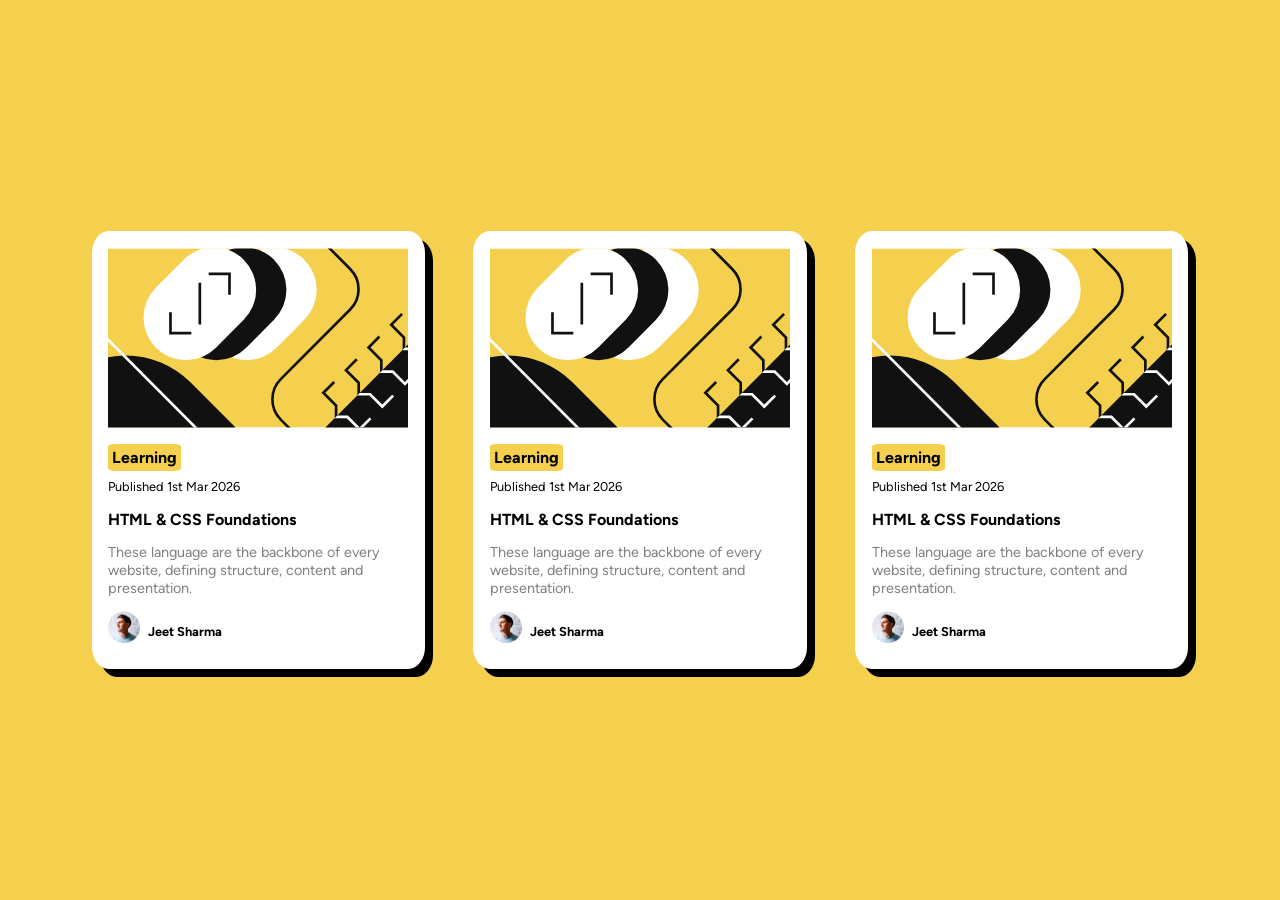
==== blog-card/index.html @ 750af544 "blog card - completed" ====
<!DOCTYPE html>
<html lang="en">
<head>
  <meta charset="UTF-8">
  <meta name="viewport" content="width=device-width, initial-scale=1.0"> <!-- displays site properly based on user's device -->

  <link rel="icon" type="image/png" sizes="32x32" href="./assets/images/favicon-32x32.png">
  
  <title>Frontend Mentor | Blog preview card</title>

  <!-- Feel free to remove these styles or customise in your own stylesheet 👍 -->
  <style>
        @font-face {
      font-family: "Figtree";
      src: url("./assets/fonts/Figtree-VariableFont_wght.ttf") format("truetype");
      font-weight: 100 900;
      font-style: normal;
    }
    
    @font-face {
      font-family: "Figtree";
      src: url("./assets/fonts/Figtree-Italic-VariableFont_wght.ttf") format("truetype");
      font-weight: 100 900;
      font-style: italic;
    }
    body {
      font-family: "Figtree", sans-serif;
      min-height: 100vh;  
      background-color: hsl(47, 88%, 63%);
      margin: 0;
      padding: 0;
      display: flex;
      justify-content: center;
      align-items: center;
    }
    .container{
      display: flex;
      flex-direction: row;
      flex-wrap: wrap;
      gap: 3rem;
      justify-content: center;
      align-items: center;
    }
    .card{
      background-color: hsl(0, 0%, 100%);
      padding: 1.05rem;
      display: flex;
      flex-direction: column;
      width: 100%;
      max-width: 300px;
      box-shadow: 8px 8px;
      border-radius: 5%;
      &:hover{
        cursor: pointer;
        transform: scale(1.02);
        transition: all 0.2s ease-in-out;
      }
    }
    .sub-image{
      width: 100%;
    }
    .tag{
      font-size: 1rem;
      font-weight: bold;
      background-color: hsl(47, 88%, 63%);
      align-self: flex-start;
      padding: 0.25rem;
      margin-bottom: 0.5rem;
      border-radius: 10%;
    }
    .publish_date{
      font-size: 0.8rem;
      margin: 0rem;
    }
    .title{
      font-weight: bold;
      margin-bottom: 0;
    }
    .card:hover .title {
  color: hsl(47, 88%, 63%);
}
    .description{
      font-size: 0.9rem;
      color: gray;

    }
    .author{
      display: flex;
      justify-content: flex-start;

    }
    .avatar{
      width: 2rem;
      height: 2rem;
    }
    .author_name{
      font-size: 0.8rem;
      padding-left: 0.5rem;
      font-weight: bold;
    }
  </style>
</head>
<body>
  <div class="container">
<div class="card">
  <img src="./assets/images/illustration-article.svg" class="sub-image"/>
  <p class="tag">Learning</p>
  <p class="publish_date">Published 1st Mar 2026</p>
  <p class="title">HTML & CSS Foundations</p>
  <p class="description">These language are the backbone of every website, defining structure, content and presentation.</p>
  <div class="author">
    <img src="./assets/images/image-avatar.webp" class="avatar"/>
    <p class="author_name">Jeet Sharma</p>
  </div>
</div>
<div class="card">
  <img src="./assets/images/illustration-article.svg" class="sub-image"/>
  <p class="tag">Learning</p>
  <p class="publish_date">Published 1st Mar 2026</p>
  <p class="title">HTML & CSS Foundations</p>
  <p class="description">These language are the backbone of every website, defining structure, content and presentation.</p>
  <div class="author">
    <img src="./assets/images/image-avatar.webp" class="avatar"/>
    <p class="author_name">Jeet Sharma</p>
  </div>
</div>
<div class="card">
  <img src="./assets/images/illustration-article.svg" class="sub-image"/>
  <p class="tag">Learning</p>
  <p class="publish_date">Published 1st Mar 2026</p>
  <p class="title">HTML & CSS Foundations</p>
  <p class="description">These language are the backbone of every website, defining structure, content and presentation.</p>
  <div class="author">
    <img src="./assets/images/image-avatar.webp" class="avatar"/>
    <p class="author_name">Jeet Sharma</p>
  </div>
</div>
</div>
</body>
</html>
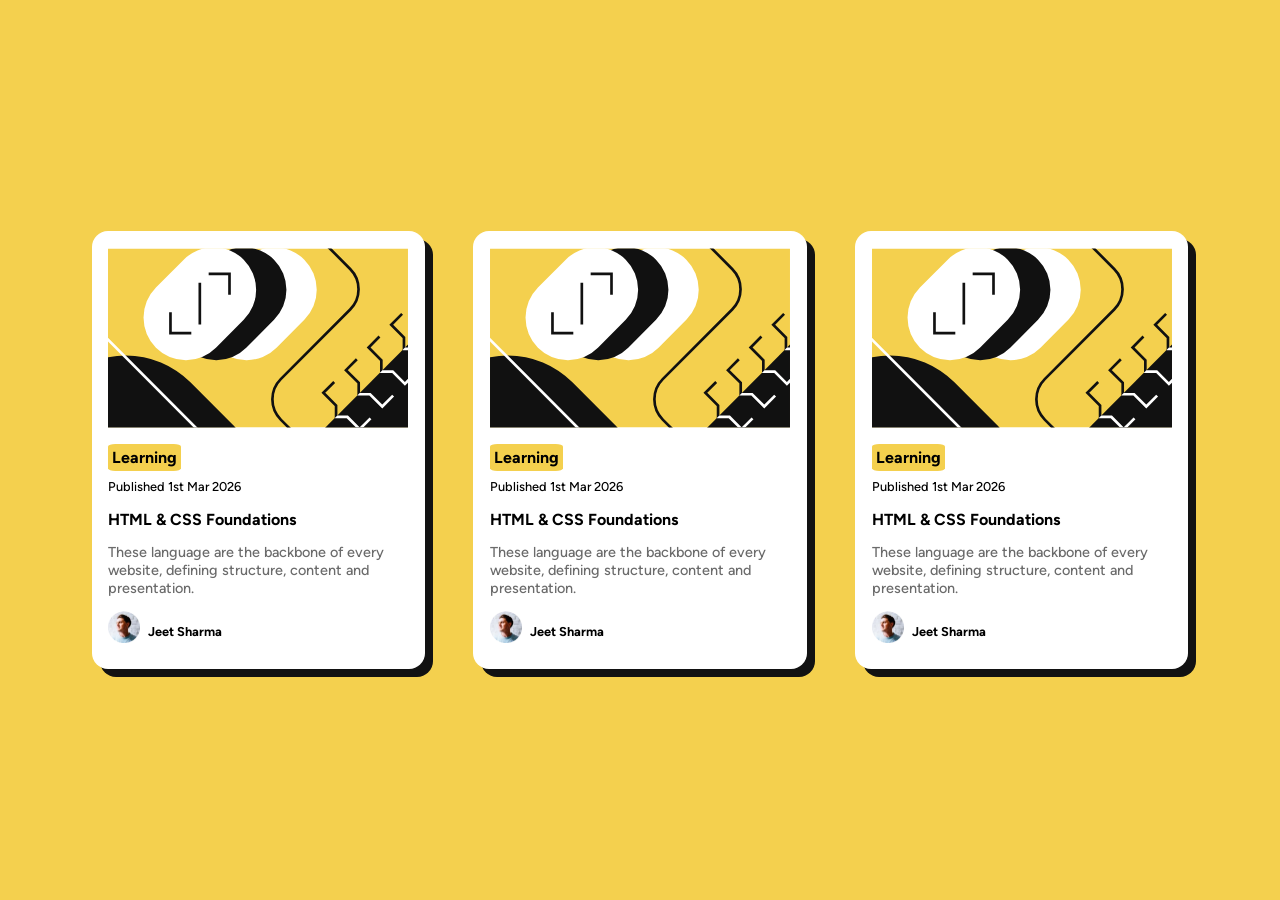
==== commit 27cd2d19: "update border radius to rem" ====
--- a/blog-card/index.html
+++ b/blog-card/index.html
@@ -13,14 +13,14 @@
         @font-face {
       font-family: "Figtree";
       src: url("./assets/fonts/Figtree-VariableFont_wght.ttf") format("truetype");
-      font-weight: 100 900;
+      font-weight: 500 800;
       font-style: normal;
     }
     
     @font-face {
       font-family: "Figtree";
       src: url("./assets/fonts/Figtree-Italic-VariableFont_wght.ttf") format("truetype");
-      font-weight: 100 900;
+      font-weight: 500 800;
       font-style: italic;
     }
     body {
@@ -48,14 +48,14 @@
       flex-direction: column;
       width: 100%;
       max-width: 300px;
-      box-shadow: 8px 8px;
-      border-radius: 5%;
-      &:hover{
-        cursor: pointer;
-        transform: scale(1.02);
-        transition: all 0.2s ease-in-out;
-      }
+      box-shadow: 8px 8px hsl(0, 0%, 7%);
+      border-radius: 1rem;
     }
+    .card:hover {
+  cursor: pointer;
+  transform: scale(1.02);
+  transition: transform 0.2s ease-in-out;
+}
     .sub-image{
       width: 100%;
     }
@@ -81,7 +81,7 @@
 }
     .description{
       font-size: 0.9rem;
-      color: gray;
+      color: hsl(0, 0%, 42%);
 
     }
     .author{
